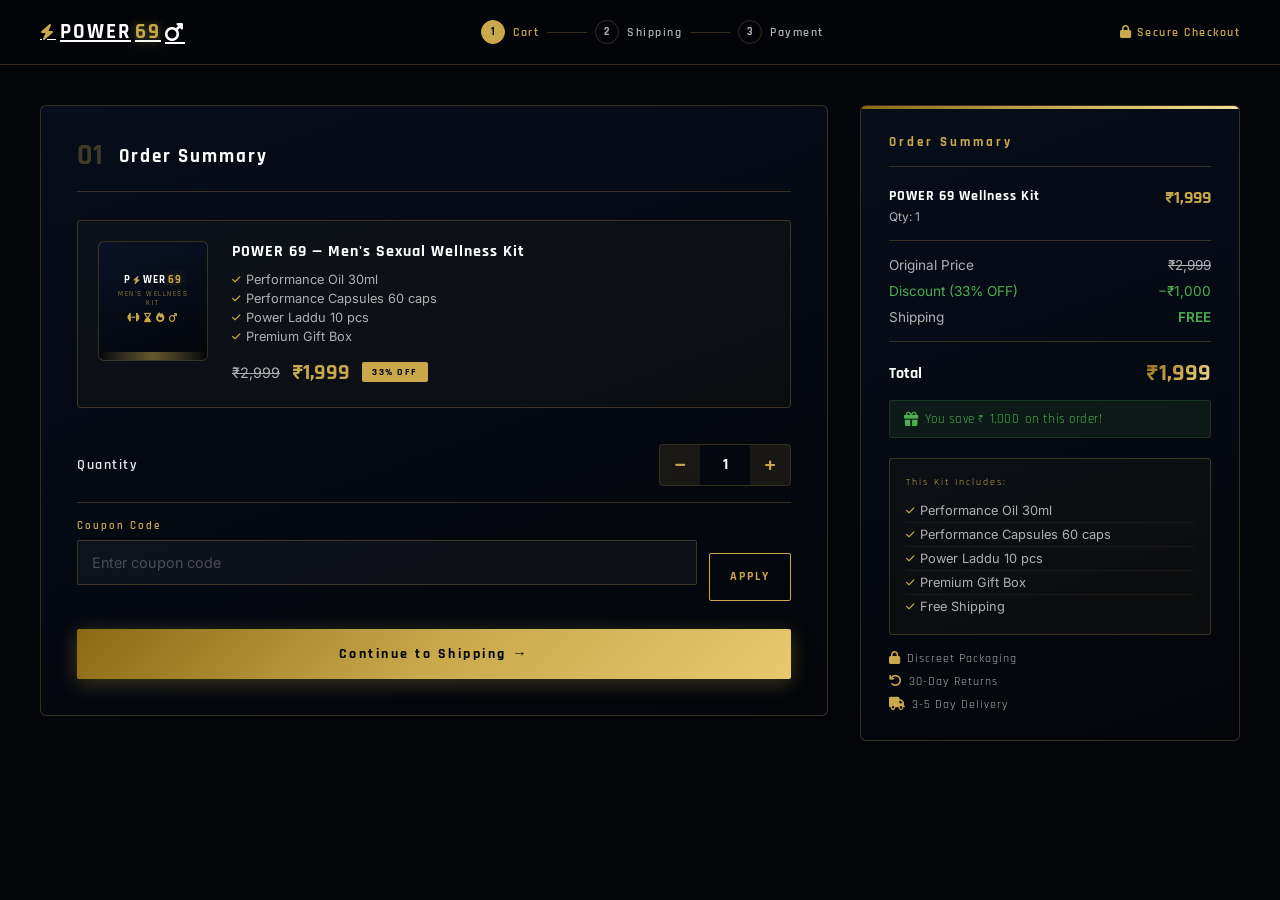
==== checkout.html @ 18da6328 "update" ====
<!DOCTYPE html>
<html lang="en">
<head>
  <meta charset="UTF-8" />
  <meta name="viewport" content="width=device-width, initial-scale=1.0" />
  <title>Checkout — POWER 69 Men's Wellness Kit</title>
  <link rel="preconnect" href="https://fonts.googleapis.com" />
  <link href="https://fonts.googleapis.com/css2?family=Cormorant+Garamond:wght@400;600;700&family=Rajdhani:wght@400;500;600;700&family=Inter:wght@300;400;500;600&display=swap" rel="stylesheet" />
  <link rel="stylesheet" href="https://cdnjs.cloudflare.com/ajax/libs/font-awesome/6.4.0/css/all.min.css" />
  <link rel="stylesheet" href="checkout.css" />
</head>
<body>

<!-- NAVBAR -->
<nav class="co-nav">
  <div class="co-nav-inner">
    <a href="index.html" class="co-logo">
      <span class="co-bolt"><i class="fas fa-bolt"></i></span> POWER <span class="co-gold">69</span><i class="fas fa-mars"></i>
    </a>
    <div class="co-steps">
      <div class="co-step active"><span>1</span> Cart</div>
      <div class="co-step-line"></div>
      <div class="co-step" id="step2"><span>2</span> Shipping</div>
      <div class="co-step-line"></div>
      <div class="co-step" id="step3"><span>3</span> Payment</div>
    </div>
    <div class="co-secure"><i class="fas fa-lock"></i> Secure Checkout</div>
  </div>
</nav>

<!-- MAIN -->
<main class="co-main">
  <div class="co-container">

    <!-- LEFT: FORM -->
    <div class="co-form-col">

      <!-- STEP 1: ORDER SUMMARY -->
      <div class="co-section" id="sectionCart">
        <div class="co-section-head">
          <div class="co-section-num">01</div>
          <h2>Order Summary</h2>
        </div>
        <div class="co-cart-item">
          <div class="co-cart-visual">
            <div class="cart-product-box">
              <div class="cpb-brand">P<i class="fas fa-bolt"></i>WER <span class="co-gold">69</span></div>
              <div class="cpb-name">MEN'S WELLNESS KIT</div>
              <div class="cpb-icons"><i class="fas fa-dumbbell"></i> <i class="fas fa-hourglass-end"></i> <i class="fas fa-fire"></i> <i class="fas fa-mars"></i></div>
              <div class="cpb-wave"></div>
            </div>
          </div>
          <div class="co-cart-info">
            <div class="co-cart-name">POWER 69 — Men's Sexual Wellness Kit</div>
            <div class="co-cart-includes">
              <span><i class="fas fa-check"></i> Performance Oil 30ml</span>
              <span><i class="fas fa-check"></i> Performance Capsules 60 caps</span>
              <span><i class="fas fa-check"></i> Power Laddu 10 pcs</span>
              <span><i class="fas fa-check"></i> Premium Gift Box</span>
            </div>
            <div class="co-cart-prices">
              <span class="cop-old">₹2,999</span>
              <span class="cop-new">₹1,999</span>
              <span class="cop-save">33% OFF</span>
            </div>
          </div>
        </div>
        <!-- Quantity -->
        <div class="co-qty-row">
          <span class="co-qty-label">Quantity</span>
          <div class="co-qty-ctrl">
            <button class="qty-btn" id="qtyMinus">−</button>
            <span class="qty-val" id="qtyVal">1</span>
            <button class="qty-btn" id="qtyPlus">+</button>
          </div>
        </div>
        <!-- Coupon -->
        <div class="co-coupon-row">
          <div class="co-form-group" style="flex:1;">
            <label>Coupon Code</label>
            <input type="text" id="couponInput" placeholder="Enter coupon code" />
          </div>
          <button class="btn-apply" id="applyBtn">APPLY</button>
        </div>
        <div class="co-coupon-msg" id="couponMsg"></div>
        <button class="btn-next" onclick="goStep(2)">Continue to Shipping →</button>
      </div>

      <!-- STEP 2: SHIPPING ADDRESS -->
      <div class="co-section hidden" id="sectionShipping">
        <div class="co-section-head">
          <div class="co-section-num">02</div>
          <h2>Shipping Address</h2>
        </div>
        <form id="shippingForm">
          <div class="co-form-row">
            <div class="co-form-group">
              <label>First Name *</label>
              <input type="text" id="fname" placeholder="First name" required />
            </div>
            <div class="co-form-group">
              <label>Last Name *</label>
              <input type="text" id="lname" placeholder="Last name" required />
            </div>
          </div>
          <div class="co-form-row">
            <div class="co-form-group">
              <label>Phone Number *</label>
              <input type="tel" id="phone" placeholder="+91 00000 00000" required />
            </div>
            <div class="co-form-group">
              <label>Email Address *</label>
              <input type="email" id="email" placeholder="your@email.com" required />
            </div>
          </div>
          <div class="co-form-group">
            <label>Address Line 1 *</label>
            <input type="text" id="addr1" placeholder="House/Flat No., Street Name" required />
          </div>
          <div class="co-form-group">
            <label>Address Line 2</label>
            <input type="text" id="addr2" placeholder="Apartment, Area, Landmark" />
          </div>
          <div class="co-form-row">
            <div class="co-form-group">
              <label>City *</label>
              <input type="text" id="city" placeholder="City" required />
            </div>
            <div class="co-form-group">
              <label>State *</label>
              <select id="state" required>
                <option value="">Select State</option>
                <option>Tamil Nadu</option>
                <option>Maharashtra</option>
                <option>Karnataka</option>
                <option>Delhi</option>
                <option>Uttar Pradesh</option>
                <option>Gujarat</option>
                <option>Rajasthan</option>
                <option>West Bengal</option>
                <option>Andhra Pradesh</option>
                <option>Telangana</option>
                <option>Kerala</option>
                <option>Punjab</option>
                <option>Haryana</option>
                <option>Bihar</option>
                <option>Madhya Pradesh</option>
                <option>Other</option>
              </select>
            </div>
            <div class="co-form-group">
              <label>PIN Code *</label>
              <input type="text" id="pin" placeholder="6-digit PIN" maxlength="6" required />
            </div>
          </div>
          <div class="co-check-row">
            <label class="co-checkbox">
              <input type="checkbox" id="sameAsBilling" checked />
              <span class="co-checkmark"></span>
              Billing address same as shipping
            </label>
          </div>
        </form>

        <!-- BILLING ADDRESS -->
        <div id="billingSection" class="hidden" style="margin-top:24px;">
          <div class="co-section-head" style="margin-bottom:20px;">
            <div class="co-section-num" style="font-size:1.2rem;">02B</div>
            <h3>Billing Address</h3>
          </div>
          <div class="co-form-row">
            <div class="co-form-group">
              <label>Full Name *</label>
              <input type="text" placeholder="Full name" />
            </div>
            <div class="co-form-group">
              <label>Phone *</label>
              <input type="tel" placeholder="+91 00000 00000" />
            </div>
          </div>
          <div class="co-form-group">
            <label>Address *</label>
            <input type="text" placeholder="Billing address" />
          </div>
          <div class="co-form-row">
            <div class="co-form-group">
              <label>City *</label>
              <input type="text" placeholder="City" />
            </div>
            <div class="co-form-group">
              <label>PIN *</label>
              <input type="text" placeholder="PIN" maxlength="6" />
            </div>
          </div>
        </div>

        <div style="display:flex; gap:12px; margin-top:24px;">
          <button class="btn-back" onclick="goStep(1)">← Back</button>
          <button class="btn-next" onclick="validateShipping()">Continue to Payment →</button>
        </div>
      </div>

      <!-- STEP 3: PAYMENT -->
      <div class="co-section hidden" id="sectionPayment">
        <div class="co-section-head">
          <div class="co-section-num">03</div>
          <h2>Payment Method</h2>
        </div>

        <!-- Payment Options -->
        <div class="payment-options">
          <div class="pay-option active" id="payCard" onclick="selectPayment('card')">
            <div class="pay-radio"><div class="pay-radio-dot"></div></div>
            <div class="pay-label">
              <span class="pay-icon"><i class="fas fa-credit-card"></i></span>
              <div>
                <div class="pay-name">Credit / Debit Card</div>
                <div class="pay-sub">Visa, Mastercard, RuPay</div>
              </div>
            </div>
            <div class="pay-cards">
              <span class="card-badge">VISA</span>
              <span class="card-badge">MC</span>
              <span class="card-badge">RP</span>
            </div>
          </div>

          <div class="pay-option" id="payUPI" onclick="selectPayment('upi')">
            <div class="pay-radio"><div class="pay-radio-dot"></div></div>
            <div class="pay-label">
              <span class="pay-icon"><i class="fas fa-mobile-alt"></i></span>
              <div>
                <div class="pay-name">UPI Payment</div>
                <div class="pay-sub">GPay, PhonePe, Paytm, BHIM</div>
              </div>
            </div>
            <div class="pay-cards">
              <span class="card-badge">UPI</span>
            </div>
          </div>

          <div class="pay-option" id="payCOD" onclick="selectPayment('cod')">
            <div class="pay-radio"><div class="pay-radio-dot"></div></div>
            <div class="pay-label">
              <span class="pay-icon"><i class="fas fa-money-bill"></i></span>
              <div>
                <div class="pay-name">Cash on Delivery</div>
                <div class="pay-sub">Pay when you receive</div>
              </div>
            </div>
            <div class="pay-cards">
              <span class="card-badge" style="color:#4CAF50;">COD</span>
            </div>
          </div>
        </div>

        <!-- CARD FORM -->
        <div class="pay-form-section" id="cardForm">
          <div class="card-visual" id="cardVisual">
            <div class="cv-chip"><i class="fas fa-microchip"></i></div>
            <div class="cv-number" id="cvNumber">•••• •••• •••• ••••</div>
            <div class="cv-bottom">
              <div>
                <div class="cv-label">CARD HOLDER</div>
                <div class="cv-value" id="cvName">YOUR NAME</div>
              </div>
              <div>
                <div class="cv-label">EXPIRES</div>
                <div class="cv-value" id="cvExpiry">MM / YY</div>
              </div>
              <div class="cv-logo">P<span>69</span></div>
            </div>
          </div>
          <div class="co-form-group">
            <label>Card Number *</label>
            <input type="text" id="cardNum" placeholder="1234 5678 9012 3456" maxlength="19" oninput="formatCard(this)" />
          </div>
          <div class="co-form-row">
            <div class="co-form-group">
              <label>Card Holder Name *</label>
              <input type="text" id="cardName" placeholder="Name on card" oninput="document.getElementById('cvName').textContent = this.value.toUpperCase() || 'YOUR NAME'" />
            </div>
            <div class="co-form-group">
              <label>Expiry Date *</label>
              <input type="text" id="cardExpiry" placeholder="MM / YY" maxlength="7" oninput="formatExpiry(this)" />
            </div>
            <div class="co-form-group">
              <label>CVV *</label>
              <input type="password" id="cardCvv" placeholder="•••" maxlength="4" />
            </div>
          </div>
        </div>

        <!-- UPI FORM -->
        <div class="pay-form-section hidden" id="upiForm">
          <div class="upi-options">
            <div class="upi-btn" onclick="selectUPI(this)"><i class="fab fa-google"></i> Google Pay</div>
            <div class="upi-btn" onclick="selectUPI(this)"><i class="fas fa-mobile-alt"></i> PhonePe</div>
            <div class="upi-btn" onclick="selectUPI(this)"><i class="fas fa-wallet"></i> Paytm</div>
            <div class="upi-btn" onclick="selectUPI(this)"><i class="fas fa-university"></i> BHIM UPI</div>
          </div>
          <div class="co-form-group" style="margin-top:20px;">
            <label>Or Enter UPI ID</label>
            <input type="text" placeholder="yourname@upi" />
          </div>
        </div>

        <!-- COD FORM -->
        <div class="pay-form-section hidden" id="codForm">
          <div class="cod-info">
            <div class="cod-icon"><i class="fas fa-box"></i></div>
            <div>
              <h4>Cash on Delivery Selected</h4>
              <p>Pay ₹<span id="codTotal">1999</span> when your order is delivered. Our delivery agent will collect payment at your doorstep.</p>
              <p class="cod-note"><i class="fas fa-exclamation-triangle"></i> Please keep exact change ready.</p>
            </div>
          </div>
        </div>

        <div class="co-secure-badges">
          <span><i class="fas fa-lock"></i> 256-bit SSL</span>
          <span><i class="fas fa-shield-alt"></i> Secure Payment</span>
          <span><i class="fas fa-check"></i> PCI Compliant</span>
        </div>

        <div style="display:flex; gap:12px; margin-top:24px;">
          <button class="btn-back" onclick="goStep(2)">← Back</button>
          <button class="btn-place" id="placeOrderBtn" onclick="placeOrder()">
            <span id="placeOrderText">Place Order — ₹<span id="finalTotal">1,999</span></span>
          </button>
        </div>
      </div>

    </div>

    <!-- RIGHT: ORDER SUMMARY STICKY -->
    <div class="co-summary-col">
      <div class="co-summary-box">
        <div class="cos-head">Order Summary</div>
        <div class="cos-product">
          <div class="cos-product-info">
            <div class="cos-pname">POWER 69 Wellness Kit</div>
            <div class="cos-pqty">Qty: <span id="summQty">1</span></div>
          </div>
          <div class="cos-pprice">₹<span id="summPrice">1,999</span></div>
        </div>
        <div class="cos-line-row">
          <span>Original Price</span>
          <span class="cos-strike">₹<span id="summOrig">2,999</span></span>
        </div>
        <div class="cos-line-row green">
          <span>Discount (33% OFF)</span>
          <span>−₹<span id="summDiscount">1,000</span></span>
        </div>
        <div class="cos-line-row" id="couponRow" style="display:none;">
          <span>Coupon Discount</span>
          <span class="cos-green">−₹<span id="summCoupon">0</span></span>
        </div>
        <div class="cos-line-row">
          <span>Shipping</span>
          <span class="cos-free">FREE</span>
        </div>
        <div class="cos-divider"></div>
        <div class="cos-total-row">
          <span>Total</span>
          <span class="cos-total">₹<span id="summTotal">1,999</span></span>
        </div>
        <div class="cos-savings">
          <i class="fas fa-gift"></i> You save ₹<span id="summSave">1,000</span> on this order!
        </div>
        <div class="cos-includes">
          <div class="cos-inc-title">This Kit Includes:</div>
          <div class="cos-inc-item"><i class="fas fa-check"></i> Performance Oil 30ml</div>
          <div class="cos-inc-item"><i class="fas fa-check"></i> Performance Capsules 60 caps</div>
          <div class="cos-inc-item"><i class="fas fa-check"></i> Power Laddu 10 pcs</div>
          <div class="cos-inc-item"><i class="fas fa-check"></i> Premium Gift Box</div>
          <div class="cos-inc-item"><i class="fas fa-check"></i> Free Shipping</div>
        </div>
        <div class="cos-trust">
          <div class="cos-trust-item"><i class="fas fa-lock"></i> Discreet Packaging</div>
          <div class="cos-trust-item"><i class="fas fa-undo"></i> 30-Day Returns</div>
          <div class="cos-trust-item"><i class="fas fa-truck"></i> 3-5 Day Delivery</div>
        </div>
      </div>
    </div>

  </div>
</main>

<!-- ORDER CONFIRMATION MODAL -->
<div class="confirm-modal" id="confirmModal">
  <div class="confirm-overlay" onclick="closeConfirm()"></div>
  <div class="confirm-box">
    <div class="confirm-glow"></div>
    <div class="confirm-icon"><i class="fas fa-check"></i></div>
    <div class="confirm-title">Order Placed Successfully!</div>
    <div class="confirm-sub">Thank you for choosing POWER 69</div>
    <div class="confirm-order-id">Order #PW69-<span id="orderId"></span></div>
    <div class="confirm-details">
      <div class="cd-item"><span>Product:</span><span>POWER 69 Wellness Kit</span></div>
      <div class="cd-item"><span>Quantity:</span><span id="confQty">1</span></div>
      <div class="cd-item"><span>Total Paid:</span><span id="confTotal">₹1,999</span></div>
      <div class="cd-item"><span>Delivery:</span><span>3–5 Business Days</span></div>
      <div class="cd-item"><span>Packaging:</span><span>100% Discreet</span></div>
    </div>
    <p class="confirm-msg">A confirmation SMS & email will be sent to your registered contact. Our team will reach out within 24 hours.</p>
    <a href="index.html" class="btn-confirm">← Back to Home</a>
  </div>
</div>

<script src="checkout.js"></script>
</body>
</html>
---- checkout.css ----
/* ================================================
   POWER 69 — CHECKOUT CSS
   ================================================ */

:root {
    --black: #030509;
    --navy: #070d1a;
    --navy2: #0a1225;
    --gold: #C9A84C;
    --gold2: #e8c96d;
    --gold3: #f5e09a;
    --gold-dark: #8B6914;
    --white: #ffffff;
    --white2: #e8e8e8;
    --white3: #b0b0b0;
    --green: #4CAF50;
    --glass: rgba(10, 18, 37, 0.7);
    --border-gold: rgba(201, 168, 76, 0.25);
    --border-gold2: rgba(201, 168, 76, 0.5);
    --font-display: 'Cormorant Garamond', serif;
    --font-head: 'Rajdhani', sans-serif;
    --font-body: 'Inter', sans-serif;
    --transition: all 0.3s cubic-bezier(0.25, 0.46, 0.45, 0.94);
    --shadow-gold: 0 0 30px rgba(201, 168, 76, 0.25);
}

*,
*::before,
*::after {
    margin: 0;
    padding: 0;
    box-sizing: border-box;
}

html {
    scroll-behavior: smooth;
}

body {
    background: var(--black);
    color: var(--white);
    font-family: var(--font-body);
    min-height: 100vh;
}

::-webkit-scrollbar {
    width: 5px;
}

::-webkit-scrollbar-track {
    background: var(--navy);
}

::-webkit-scrollbar-thumb {
    background: var(--gold);
    border-radius: 3px;
}

::selection {
    background: var(--gold);
    color: var(--black);
}

/* ===== FONTAWESOME ICONS ===== */
i.fas, i.fab {
    font-size: inherit;
    line-height: 1;
    vertical-align: middle;
}

/* ===== NAVBAR ===== */
.co-nav {
    position: sticky;
    top: 0;
    z-index: 100;
    background: rgba(3, 5, 9, 0.95);
    backdrop-filter: blur(20px);
    border-bottom: 1px solid var(--border-gold);
    padding: 0 40px;
}

.co-nav-inner {
    max-width: 1200px;
    margin: 0 auto;
    display: flex;
    align-items: center;
    justify-content: space-between;
    height: 64px;
    gap: 20px;
}

.co-logo {
    font-family: var(--font-head);
    font-size: 1.3rem;
    font-weight: 700;
    letter-spacing: 2px;
    color: var(--white);
    display: flex;
    align-items: center;
    gap: 4px;
}

.co-bolt {
    color: var(--gold);
    display: flex;
    align-items: center;
}

.co-bolt i {
    font-size: 1rem;
}

.co-gold {
    color: var(--gold);
    text-shadow: 0 0 10px rgba(201, 168, 76, 0.5);
}

.co-steps {
    display: flex;
    align-items: center;
    gap: 0;
}

.co-step {
    display: flex;
    align-items: center;
    gap: 8px;
    font-family: var(--font-head);
    font-size: 0.75rem;
    font-weight: 600;
    letter-spacing: 1.5px;
    color: var(--white3);
    transition: var(--transition);
}

.co-step span {
    width: 24px;
    height: 24px;
    border-radius: 50%;
    border: 1px solid var(--border-gold);
    display: flex;
    align-items: center;
    justify-content: center;
    font-size: 0.7rem;
    font-weight: 700;
}

.co-step.active {
    color: var(--gold);
}

.co-step.active span {
    background: var(--gold);
    color: var(--black);
    border-color: var(--gold);
}

.co-step.done {
    color: var(--gold);
}

.co-step.done span {
    background: transparent;
    color: var(--gold);
    border-color: var(--gold);
}

.co-step-line {
    width: 40px;
    height: 1px;
    background: var(--border-gold);
    margin: 0 8px;
}

.co-secure {
    font-family: var(--font-head);
    font-size: 0.75rem;
    font-weight: 600;
    letter-spacing: 1.5px;
    color: var(--gold);
    display: flex;
    align-items: center;
    gap: 4px;
}

.co-secure i {
    font-size: 0.8rem;
}

/* ===== MAIN LAYOUT ===== */
.co-main {
    padding: 40px 40px 80px;
}

.co-container {
    max-width: 1200px;
    margin: 0 auto;
    display: grid;
    grid-template-columns: 1fr 380px;
    gap: 32px;
    align-items: start;
}

/* ===== SECTIONS ===== */
.co-section {
    background: linear-gradient(160deg, var(--navy) 0%, var(--black) 100%);
    border: 1px solid var(--border-gold);
    border-radius: 6px;
    padding: 36px;
    margin-bottom: 20px;
    animation: fadeSlideIn 0.4s ease;
}

.co-section.hidden {
    display: none;
}

@keyframes fadeSlideIn {
    from {
        opacity: 0;
        transform: translateY(20px);
    }

    to {
        opacity: 1;
        transform: translateY(0);
    }
}

.co-section-head {
    display: flex;
    align-items: center;
    gap: 16px;
    margin-bottom: 28px;
    padding-bottom: 20px;
    border-bottom: 1px solid var(--border-gold);
}

.co-section-num {
    font-family: var(--font-head);
    font-size: 1.8rem;
    font-weight: 700;
    color: rgba(201, 168, 76, 0.3);
    line-height: 1;
}

.co-section-head h2 {
    font-family: var(--font-head);
    font-size: 1.2rem;
    font-weight: 700;
    letter-spacing: 2px;
    color: var(--white);
}

.co-section-head h3 {
    font-family: var(--font-head);
    font-size: 1rem;
    font-weight: 600;
    letter-spacing: 1.5px;
    color: var(--white);
}

/* ===== CART ITEM ===== */
.co-cart-item {
    display: flex;
    gap: 24px;
    align-items: flex-start;
    padding: 20px;
    background: rgba(201, 168, 76, 0.04);
    border: 1px solid var(--border-gold);
    border-radius: 4px;
    margin-bottom: 20px;
}

.co-cart-visual {
    flex-shrink: 0;
}

.cart-product-box {
    width: 110px;
    height: 120px;
    padding: 12px;
    background: linear-gradient(160deg, #0a1225, var(--black));
    border: 1px solid var(--border-gold);
    border-radius: 6px;
    display: flex;
    flex-direction: column;
    align-items: center;
    justify-content: center;
    text-align: center;
    position: relative;
    overflow: hidden;
}

.cpb-brand {
    font-family: var(--font-head);
    font-size: 0.7rem;
    font-weight: 700;
    color: var(--white);
    letter-spacing: 1px;
    margin-bottom: 2px;
    display: flex;
    align-items: center;
    justify-content: center;
    gap: 2px;
}

.cpb-brand i {
    font-size: 0.5rem;
    color: var(--gold);
}

.cpb-name {
    font-size: 0.45rem;
    letter-spacing: 1.5px;
    color: var(--gold);
    font-family: var(--font-head);
    margin-bottom: 6px;
}

.cpb-icons {
    font-size: 0.85rem;
    letter-spacing: 2px;
    margin-bottom: 6px;
    display: flex;
    justify-content: center;
    gap: 3px;
}

.cpb-icons i {
    color: var(--gold);
    font-size: 0.6rem;
}

.cpb-wave {
    position: absolute;
    bottom: 0;
    left: 0;
    right: 0;
    height: 8px;
    background: linear-gradient(90deg, transparent, rgba(201, 168, 76, 0.5) 50%, transparent);
}

.co-cart-info {
    flex: 1;
}

.co-cart-name {
    font-family: var(--font-head);
    font-size: 1rem;
    font-weight: 700;
    letter-spacing: 1px;
    color: var(--white);
    margin-bottom: 10px;
}

.co-cart-includes {
    display: flex;
    flex-direction: column;
    gap: 4px;
    margin-bottom: 14px;
}

.co-cart-includes span {
    font-size: 0.8rem;
    color: var(--white3);
    display: flex;
    align-items: center;
    gap: 6px;
}

.co-cart-includes i {
    color: var(--gold);
    font-size: 0.6rem;
}

.co-cart-prices {
    display: flex;
    align-items: center;
    gap: 12px;
}

.cop-old {
    font-size: 0.9rem;
    text-decoration: line-through;
    color: var(--white3);
}

.cop-new {
    font-family: var(--font-head);
    font-size: 1.4rem;
    font-weight: 700;
    color: var(--gold);
}

.cop-save {
    background: var(--gold);
    color: var(--black);
    font-family: var(--font-head);
    font-size: 0.65rem;
    font-weight: 700;
    letter-spacing: 1.5px;
    padding: 3px 10px;
    border-radius: 2px;
}

/* QUANTITY */
.co-qty-row {
    display: flex;
    align-items: center;
    justify-content: space-between;
    padding: 16px 0;
    border-bottom: 1px solid var(--border-gold);
    margin-bottom: 16px;
}

.co-qty-label {
    font-family: var(--font-head);
    font-size: 0.85rem;
    font-weight: 600;
    letter-spacing: 1.5px;
    color: var(--white2);
}

.co-qty-ctrl {
    display: flex;
    align-items: center;
    gap: 0;
    border: 1px solid var(--border-gold);
    border-radius: 4px;
    overflow: hidden;
}

.qty-btn {
    width: 40px;
    height: 40px;
    background: rgba(201, 168, 76, 0.1);
    color: var(--gold);
    font-size: 1.2rem;
    font-weight: 700;
    border: none;
    cursor: pointer;
    transition: var(--transition);
    display: flex;
    align-items: center;
    justify-content: center;
}

.qty-btn:hover {
    background: var(--gold);
    color: var(--black);
}

.qty-val {
    width: 50px;
    text-align: center;
    font-family: var(--font-head);
    font-size: 1rem;
    font-weight: 700;
    color: var(--white);
    background: transparent;
}

/* COUPON */
.co-coupon-row {
    display: flex;
    align-items: flex-end;
    gap: 12px;
    margin-bottom: 8px;
}

.btn-apply {
    background: transparent;
    border: 1px solid var(--gold);
    color: var(--gold);
    font-family: var(--font-head);
    font-size: 0.75rem;
    font-weight: 700;
    letter-spacing: 2px;
    padding: 14px 20px;
    border-radius: 2px;
    cursor: pointer;
    transition: var(--transition);
    white-space: nowrap;
    height: 48px;
}

.btn-apply:hover {
    background: var(--gold);
    color: var(--black);
}

.co-coupon-msg {
    font-size: 0.8rem;
    padding: 6px 0;
    font-family: var(--font-head);
    letter-spacing: 1px;
}

.coupon-success {
    color: #4CAF50;
}

.coupon-error {
    color: #f44336;
}

/* FORM GROUPS */
.co-form-row {
    display: grid;
    grid-template-columns: 1fr 1fr;
    gap: 16px;
}

.co-form-group {
    display: flex;
    flex-direction: column;
    gap: 7px;
    margin-bottom: 16px;
}

.co-form-group label {
    font-family: var(--font-head);
    font-size: 0.7rem;
    letter-spacing: 2px;
    color: var(--gold);
    font-weight: 600;
}

.co-form-group input,
.co-form-group select,
.co-form-group textarea {
    background: rgba(255, 255, 255, 0.04);
    border: 1px solid var(--border-gold);
    border-radius: 2px;
    padding: 13px 14px;
    color: var(--white);
    font-family: var(--font-body);
    font-size: 0.9rem;
    transition: var(--transition);
    outline: none;
    width: 100%;
}

.co-form-group input::placeholder {
    color: rgba(255, 255, 255, 0.25);
}

.co-form-group input:focus,
.co-form-group select:focus {
    border-color: var(--gold);
    background: rgba(201, 168, 76, 0.05);
    box-shadow: 0 0 0 3px rgba(201, 168, 76, 0.1);
}

.co-form-group input.error {
    border-color: #f44336;
}

.co-form-group select {
    cursor: pointer;
}

.co-form-group select option {
    background: var(--navy);
    color: var(--white);
}

/* CHECKBOX */
.co-check-row {
    margin: 8px 0 4px;
}

.co-checkbox {
    display: flex;
    align-items: center;
    gap: 10px;
    font-size: 0.85rem;
    color: var(--white2);
    cursor: pointer;
}

.co-checkbox input {
    display: none;
}

.co-checkmark {
    width: 18px;
    height: 18px;
    border: 1px solid var(--border-gold);
    border-radius: 2px;
    display: flex;
    align-items: center;
    justify-content: center;
    transition: var(--transition);
    flex-shrink: 0;
}

.co-checkbox input:checked+.co-checkmark {
    background: var(--gold);
    border-color: var(--gold);
}

.co-checkbox input:checked+.co-checkmark::after {
    content: '✓';
    color: var(--black);
    font-size: 0.7rem;
    font-weight: 700;
}

/* BUTTONS */
.btn-next {
    display: inline-flex;
    align-items: center;
    justify-content: center;
    width: 100%;
    padding: 16px;
    background: linear-gradient(135deg, var(--gold-dark), var(--gold), var(--gold2));
    color: var(--black);
    font-family: var(--font-head);
    font-size: 0.9rem;
    font-weight: 700;
    letter-spacing: 2.5px;
    border: none;
    border-radius: 2px;
    cursor: pointer;
    transition: var(--transition);
    margin-top: 8px;
    box-shadow: 0 4px 20px rgba(201, 168, 76, 0.3);
}

.btn-next:hover {
    transform: translateY(-2px);
    box-shadow: 0 8px 30px rgba(201, 168, 76, 0.5);
}

.btn-back {
    display: inline-flex;
    align-items: center;
    justify-content: center;
    padding: 16px 24px;
    background: transparent;
    color: var(--white3);
    font-family: var(--font-head);
    font-size: 0.85rem;
    font-weight: 600;
    letter-spacing: 1.5px;
    border: 1px solid var(--border-gold);
    border-radius: 2px;
    cursor: pointer;
    transition: var(--transition);
    white-space: nowrap;
}

.btn-back:hover {
    border-color: var(--gold);
    color: var(--gold);
}

.btn-place {
    flex: 1;
    padding: 18px 24px;
    background: linear-gradient(135deg, var(--gold-dark), var(--gold), var(--gold2));
    color: var(--black);
    font-family: var(--font-head);
    font-size: 1rem;
    font-weight: 700;
    letter-spacing: 2px;
    border: none;
    border-radius: 2px;
    cursor: pointer;
    transition: var(--transition);
    position: relative;
    overflow: hidden;
    box-shadow: 0 4px 25px rgba(201, 168, 76, 0.4);
    animation: pulsePlaceBtn 2s infinite;
}

.btn-place:hover {
    transform: translateY(-2px);
    box-shadow: 0 8px 35px rgba(201, 168, 76, 0.6);
}

@keyframes pulsePlaceBtn {

    0%,
    100% {
        box-shadow: 0 4px 25px rgba(201, 168, 76, 0.4);
    }

    50% {
        box-shadow: 0 4px 40px rgba(201, 168, 76, 0.7), 0 0 50px rgba(201, 168, 76, 0.3);
    }
}

/* PAYMENT OPTIONS */
.payment-options {
    display: flex;
    flex-direction: column;
    gap: 12px;
    margin-bottom: 24px;
}

.pay-option {
    display: flex;
    align-items: center;
    gap: 16px;
    padding: 16px 20px;
    border: 1px solid var(--border-gold);
    border-radius: 4px;
    cursor: pointer;
    transition: var(--transition);
    background: transparent;
}

.pay-option:hover {
    border-color: var(--gold2);
    background: rgba(201, 168, 76, 0.04);
}

.pay-option.active {
    border-color: var(--gold);
    background: rgba(201, 168, 76, 0.08);
}

.pay-radio {
    width: 20px;
    height: 20px;
    border-radius: 50%;
    border: 2px solid var(--border-gold);
    display: flex;
    align-items: center;
    justify-content: center;
    flex-shrink: 0;
    transition: var(--transition);
}

.pay-option.active .pay-radio {
    border-color: var(--gold);
}

.pay-radio-dot {
    width: 10px;
    height: 10px;
    border-radius: 50%;
    background: var(--gold);
    transform: scale(0);
    transition: var(--transition);
}

.pay-option.active .pay-radio-dot {
    transform: scale(1);
}

.pay-icon {
    font-size: 1.3rem;
    flex-shrink: 0;
    display: flex;
    align-items: center;
}

.pay-label {
    flex: 1;
    display: flex;
    align-items: center;
    gap: 12px;
}

.pay-name {
    font-family: var(--font-head);
    font-size: 0.95rem;
    font-weight: 600;
    letter-spacing: 1px;
    color: var(--white);
}

.pay-sub {
    font-size: 0.75rem;
    color: var(--white3);
    margin-top: 2px;
}

.pay-cards {
    display: flex;
    gap: 6px;
}

.card-badge {
    padding: 2px 8px;
    border: 1px solid var(--border-gold);
    border-radius: 2px;
    font-size: 0.6rem;
    font-family: var(--font-head);
    font-weight: 700;
    color: var(--gold);
    letter-spacing: 1px;
}

/* PAY FORMS */
.pay-form-section {
    margin-bottom: 16px;
}

.pay-form-section.hidden {
    display: none;
}

/* CARD VISUAL */
.card-visual {
    background: linear-gradient(135deg, #0d1a33, #1a2a4a);
    border: 1px solid var(--border-gold);
    border-radius: 12px;
    padding: 24px 28px;
    margin-bottom: 24px;
    position: relative;
    overflow: hidden;
    min-height: 160px;
    display: flex;
    flex-direction: column;
    justify-content: space-between;
    box-shadow: 0 10px 40px rgba(0, 0, 0, 0.4);
}

.card-visual::before {
    content: '';
    position: absolute;
    top: -60%;
    right: -20%;
    width: 200px;
    height: 200px;
    border-radius: 50%;
    background: radial-gradient(circle, rgba(201, 168, 76, 0.12) 0%, transparent 70%);
}

.cv-chip {
    font-size: 1.4rem;
    color: var(--gold);
    display: flex;
    align-items: center;
}

.cv-chip i {
    font-size: 1.2rem;
}

.cv-number {
    font-family: var(--font-head);
    font-size: 1.2rem;
    font-weight: 700;
    letter-spacing: 4px;
    color: var(--white);
    margin: 12px 0;
}

.cv-bottom {
    display: flex;
    align-items: flex-end;
    justify-content: space-between;
}

.cv-label {
    font-size: 0.55rem;
    letter-spacing: 2px;
    color: var(--white3);
    margin-bottom: 4px;
}

.cv-value {
    font-family: var(--font-head);
    font-size: 0.85rem;
    font-weight: 600;
    letter-spacing: 1px;
    color: var(--white);
}

.cv-logo {
    font-family: var(--font-head);
    font-size: 1.2rem;
    font-weight: 700;
    color: var(--gold);
}

.cv-logo span {
    font-size: 0.9rem;
}

/* UPI */
.upi-options {
    display: grid;
    grid-template-columns: 1fr 1fr;
    gap: 12px;
}

.upi-btn {
    padding: 16px;
    border: 1px solid var(--border-gold);
    border-radius: 4px;
    font-family: var(--font-head);
    font-size: 0.85rem;
    font-weight: 600;
    letter-spacing: 1px;
    color: var(--white2);
    cursor: pointer;
    text-align: center;
    transition: var(--transition);
    background: transparent;
    display: flex;
    align-items: center;
    justify-content: center;
    gap: 6px;
}

.upi-btn i {
    font-size: 1rem;
}

.upi-btn:hover,
.upi-btn.selected {
    border-color: var(--gold);
    background: rgba(201, 168, 76, 0.08);
    color: var(--gold);
}

/* COD */
.cod-info {
    display: flex;
    gap: 20px;
    align-items: flex-start;
    padding: 24px;
    background: rgba(76, 175, 80, 0.07);
    border: 1px solid rgba(76, 175, 80, 0.2);
    border-radius: 4px;
}

.cod-icon {
    font-size: 2rem;
    display: flex;
    align-items: center;
}

.cod-icon i {
    color: #4CAF50;
}

.cod-info h4 {
    font-family: var(--font-head);
    font-size: 1rem;
    font-weight: 700;
    color: var(--white);
    margin-bottom: 8px;
}

.cod-info p {
    font-size: 0.85rem;
    color: var(--white2);
    line-height: 1.6;
}

.cod-note {
    color: #ff9800 !important;
    margin-top: 8px !important;
    font-size: 0.8rem !important;
    display: flex;
    align-items: center;
    gap: 6px;
}

.cod-note i {
    font-size: 0.75rem;
}

.co-secure-badges {
    display: flex;
    gap: 16px;
    justify-content: center;
    flex-wrap: wrap;
    padding: 16px;
    background: rgba(201, 168, 76, 0.04);
    border: 1px solid var(--border-gold);
    border-radius: 4px;
    margin-top: 8px;
}

.co-secure-badges span {
    font-family: var(--font-head);
    font-size: 0.7rem;
    font-weight: 600;
    letter-spacing: 1.5px;
    color: var(--gold);
    display: flex;
    align-items: center;
    gap: 4px;
}

.co-secure-badges i {
    font-size: 0.8rem;
}

/* ===== SUMMARY BOX ===== */
.co-summary-col {
    position: sticky;
    top: 88px;
}

.co-summary-box {
    background: linear-gradient(160deg, var(--navy) 0%, var(--black) 100%);
    border: 1px solid var(--border-gold);
    border-radius: 6px;
    padding: 28px;
    position: relative;
    overflow: hidden;
}

.co-summary-box::before {
    content: '';
    position: absolute;
    top: 0;
    left: 0;
    right: 0;
    height: 3px;
    background: linear-gradient(90deg, var(--gold-dark), var(--gold), var(--gold3));
}

.cos-head {
    font-family: var(--font-head);
    font-size: 0.8rem;
    font-weight: 700;
    letter-spacing: 3px;
    color: var(--gold);
    margin-bottom: 20px;
    padding-bottom: 16px;
    border-bottom: 1px solid var(--border-gold);
}

.cos-product {
    display: flex;
    justify-content: space-between;
    align-items: flex-start;
    margin-bottom: 16px;
    padding-bottom: 16px;
    border-bottom: 1px solid var(--border-gold);
}

.cos-pname {
    font-family: var(--font-head);
    font-size: 0.9rem;
    font-weight: 700;
    color: var(--white);
    letter-spacing: 1px;
}

.cos-pqty {
    font-size: 0.75rem;
    color: var(--white3);
    margin-top: 4px;
}

.cos-pprice {
    font-family: var(--font-head);
    font-size: 1.1rem;
    font-weight: 700;
    color: var(--gold);
}

.cos-line-row {
    display: flex;
    justify-content: space-between;
    font-size: 0.85rem;
    color: var(--white3);
    margin-bottom: 10px;
}

.cos-strike {
    text-decoration: line-through;
    color: var(--white3);
}

.cos-free {
    color: #4CAF50;
    font-weight: 600;
}

.cos-green {
    color: #4CAF50;
}

.green span {
    color: #4CAF50;
}

.cos-divider {
    height: 1px;
    background: var(--border-gold);
    margin: 16px 0;
}

.cos-total-row {
    display: flex;
    justify-content: space-between;
    align-items: center;
    margin-bottom: 12px;
    font-family: var(--font-head);
    font-size: 1rem;
    font-weight: 700;
    color: var(--white);
}

.cos-total {
    font-size: 1.5rem;
    font-weight: 700;
    background: linear-gradient(135deg, var(--gold-dark), var(--gold), var(--gold3));
    -webkit-background-clip: text;
    -webkit-text-fill-color: transparent;
    background-clip: text;
}

.cos-savings {
    background: rgba(76, 175, 80, 0.1);
    border: 1px solid rgba(76, 175, 80, 0.2);
    border-radius: 3px;
    padding: 10px 14px;
    font-size: 0.8rem;
    color: #4CAF50;
    font-family: var(--font-head);
    letter-spacing: 0.5px;
    margin-bottom: 20px;
    display: flex;
    align-items: center;
    gap: 6px;
}

.cos-savings i {
    font-size: 0.9rem;
}

.cos-includes {
    padding: 16px;
    background: rgba(201, 168, 76, 0.04);
    border: 1px solid var(--border-gold);
    border-radius: 3px;
    margin-bottom: 16px;
}

.cos-inc-title {
    font-family: var(--font-head);
    font-size: 0.65rem;
    letter-spacing: 2px;
    color: var(--gold);
    margin-bottom: 10px;
}

.cos-inc-item {
    font-size: 0.8rem;
    color: var(--white3);
    padding: 4px 0;
    border-bottom: 1px solid rgba(201, 168, 76, 0.08);
    display: flex;
    align-items: center;
    gap: 6px;
}

.cos-inc-item i {
    color: var(--gold);
    font-size: 0.6rem;
}

.cos-inc-item:last-child {
    border: none;
}

.cos-trust {
    display: flex;
    flex-direction: column;
    gap: 8px;
}

.cos-trust-item {
    font-size: 0.75rem;
    color: var(--white3);
    font-family: var(--font-head);
    letter-spacing: 1px;
    display: flex;
    align-items: center;
    gap: 6px;
}

.cos-trust-item i {
    color: var(--gold);
    font-size: 0.8rem;
}

/* ===== CONFIRMATION MODAL ===== */
.confirm-modal {
    position: fixed;
    inset: 0;
    z-index: 9999;
    display: none;
    align-items: center;
    justify-content: center;
}

.confirm-modal.open {
    display: flex;
}

.confirm-overlay {
    position: absolute;
    inset: 0;
    background: rgba(0, 0, 0, 0.88);
    backdrop-filter: blur(12px);
}

.confirm-box {
    position: relative;
    z-index: 1;
    background: linear-gradient(160deg, var(--navy) 0%, var(--black) 100%);
    border: 1px solid var(--border-gold);
    border-radius: 8px;
    padding: 50px 44px;
    max-width: 500px;
    width: 90%;
    text-align: center;
    overflow: hidden;
    animation: confirmIn 0.5s cubic-bezier(0.34, 1.56, 0.64, 1);
}

.confirm-box::before {
    content: '';
    position: absolute;
    top: 0;
    left: 0;
    right: 0;
    height: 3px;
    background: linear-gradient(90deg, var(--gold-dark), var(--gold), var(--gold3));
}

@keyframes confirmIn {
    from {
        transform: scale(0.7);
        opacity: 0;
    }

    to {
        transform: scale(1);
        opacity: 1;
    }
}

.confirm-glow {
    position: absolute;
    top: -100px;
    left: 50%;
    transform: translateX(-50%);
    width: 300px;
    height: 300px;
    border-radius: 50%;
    background: radial-gradient(circle, rgba(201, 168, 76, 0.12) 0%, transparent 70%);
    pointer-events: none;
}

.confirm-icon {
    width: 72px;
    height: 72px;
    border-radius: 50%;
    background: linear-gradient(135deg, var(--gold-dark), var(--gold));
    color: var(--black);
    font-size: 2rem;
    font-weight: 700;
    display: flex;
    align-items: center;
    justify-content: center;
    margin: 0 auto 20px;
    box-shadow: 0 0 30px rgba(201, 168, 76, 0.5), 0 0 60px rgba(201, 168, 76, 0.2);
}

.confirm-icon i {
    font-size: 1.8rem;
}

.confirm-title {
    font-family: var(--font-head);
    font-size: 1.6rem;
    font-weight: 700;
    letter-spacing: 2px;
    color: var(--white);
    margin-bottom: 6px;
}

.confirm-sub {
    font-size: 0.85rem;
    color: var(--gold);
    letter-spacing: 2px;
    margin-bottom: 16px;
    font-family: var(--font-head);
}

.confirm-order-id {
    display: inline-block;
    padding: 6px 16px;
    border: 1px solid var(--border-gold);
    border-radius: 2px;
    font-family: var(--font-head);
    font-size: 0.8rem;
    letter-spacing: 2px;
    color: var(--gold);
    margin-bottom: 24px;
}

.confirm-details {
    background: rgba(201, 168, 76, 0.05);
    border: 1px solid var(--border-gold);
    border-radius: 4px;
    padding: 16px;
    margin-bottom: 20px;
    text-align: left;
}

.cd-item {
    display: flex;
    justify-content: space-between;
    font-size: 0.85rem;
    padding: 7px 0;
    border-bottom: 1px solid rgba(201, 168, 76, 0.08);
}

.cd-item:last-child {
    border: none;
}

.cd-item span:first-child {
    color: var(--white3);
}

.cd-item span:last-child {
    color: var(--white);
    font-weight: 500;
}

.confirm-msg {
    font-size: 0.82rem;
    color: var(--white3);
    line-height: 1.6;
    margin-bottom: 28px;
}

.btn-confirm {
    display: inline-flex;
    align-items: center;
    justify-content: center;
    padding: 14px 36px;
    background: linear-gradient(135deg, var(--gold-dark), var(--gold), var(--gold2));
    color: var(--black);
    font-family: var(--font-head);
    font-size: 0.85rem;
    font-weight: 700;
    letter-spacing: 2px;
    border-radius: 2px;
    transition: var(--transition);
}

.btn-confirm:hover {
    transform: translateY(-2px);
    box-shadow: 0 6px 25px rgba(201, 168, 76, 0.4);
}

/* ===== RESPONSIVE ===== */
@media (max-width: 900px) {
    .co-container {
        grid-template-columns: 1fr;
    }

    .co-summary-col {
        position: static;
        order: -1;
    }

    .co-main {
        padding: 24px 20px 60px;
    }

    .co-nav {
        padding: 0 20px;
    }

    .co-nav-inner {
        gap: 12px;
    }

    .co-steps {
        display: none;
    }
}

@media (max-width: 600px) {
    .co-section {
        padding: 24px 20px;
    }

    .co-form-row {
        grid-template-columns: 1fr;
    }

    .co-cart-item {
        flex-direction: column;
    }

    .upi-options {
        grid-template-columns: 1fr;
    }

    .confirm-box {
        padding: 36px 24px;
    }

    .co-summary-box {
        padding: 20px;
    }
}
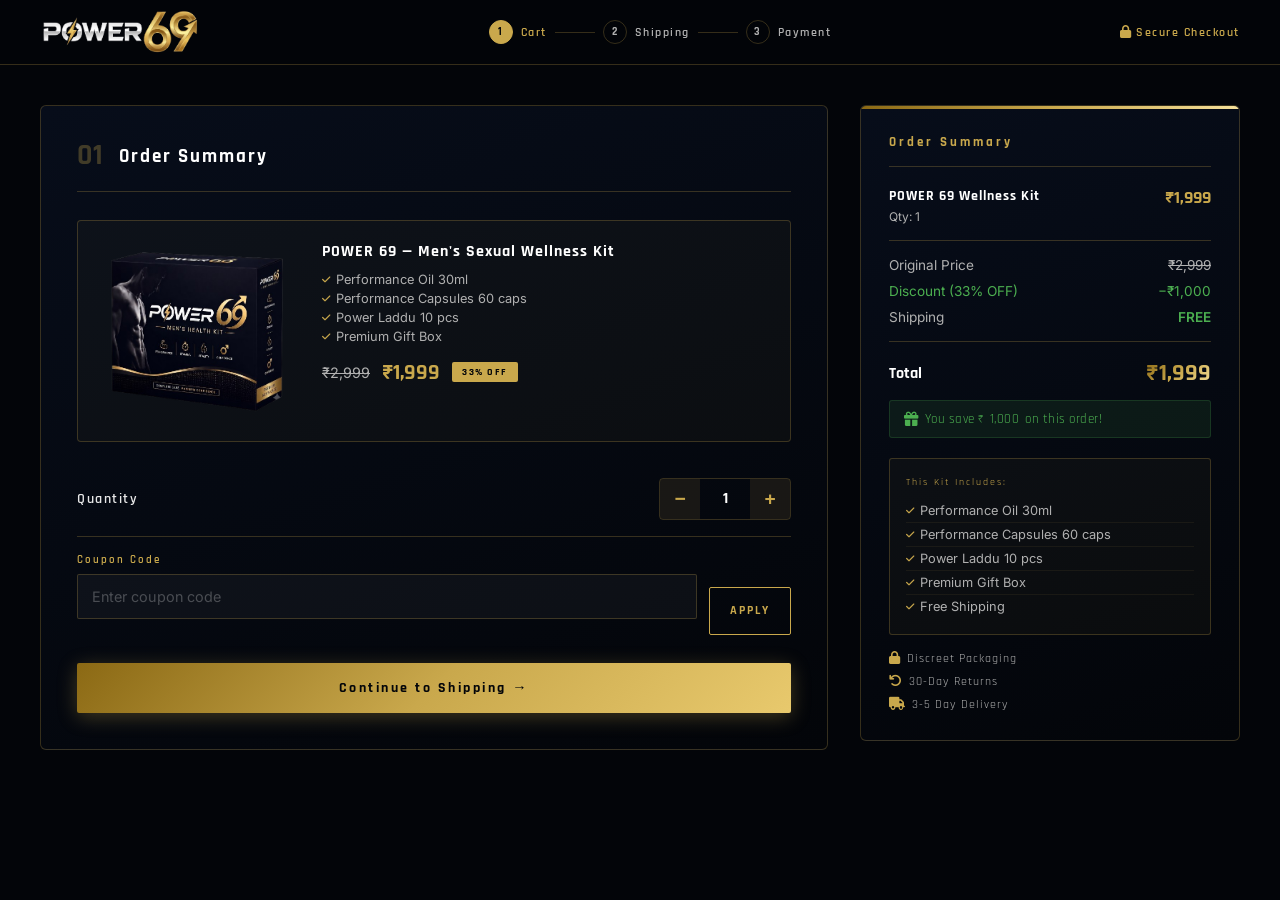
==== commit 31c07b92: "update" ====
--- a/checkout.html
+++ b/checkout.html
@@ -15,7 +15,7 @@
 <nav class="co-nav">
   <div class="co-nav-inner">
     <a href="index.html" class="co-logo">
-      <span class="co-bolt"><i class="fas fa-bolt"></i></span> POWER <span class="co-gold">69</span><i class="fas fa-mars"></i>
+      <img src="./img/logo.png" alt="logo" class="logo-img">
     </a>
     <div class="co-steps">
       <div class="co-step active"><span>1</span> Cart</div>
@@ -42,14 +42,7 @@
           <h2>Order Summary</h2>
         </div>
         <div class="co-cart-item">
-          <div class="co-cart-visual">
-            <div class="cart-product-box">
-              <div class="cpb-brand">P<i class="fas fa-bolt"></i>WER <span class="co-gold">69</span></div>
-              <div class="cpb-name">MEN'S WELLNESS KIT</div>
-              <div class="cpb-icons"><i class="fas fa-dumbbell"></i> <i class="fas fa-hourglass-end"></i> <i class="fas fa-fire"></i> <i class="fas fa-mars"></i></div>
-              <div class="cpb-wave"></div>
-            </div>
-          </div>
+          <img src="./img/kit.png" alt="" class="kit-img">
           <div class="co-cart-info">
             <div class="co-cart-name">POWER 69 — Men's Sexual Wellness Kit</div>
             <div class="co-cart-includes">
--- a/checkout.css
+++ b/checkout.css
@@ -99,6 +99,10 @@
     align-items: center;
     gap: 4px;
 }
+.logo-img {
+    max-height: 50px;
+    width: auto;
+}
 
 .co-bolt {
     color: var(--gold);
@@ -258,6 +262,11 @@
     font-weight: 600;
     letter-spacing: 1.5px;
     color: var(--white);
+}
+
+.kit-img{
+    width: 200px;
+    height: 180px;
 }
 
 /* ===== CART ITEM ===== */
